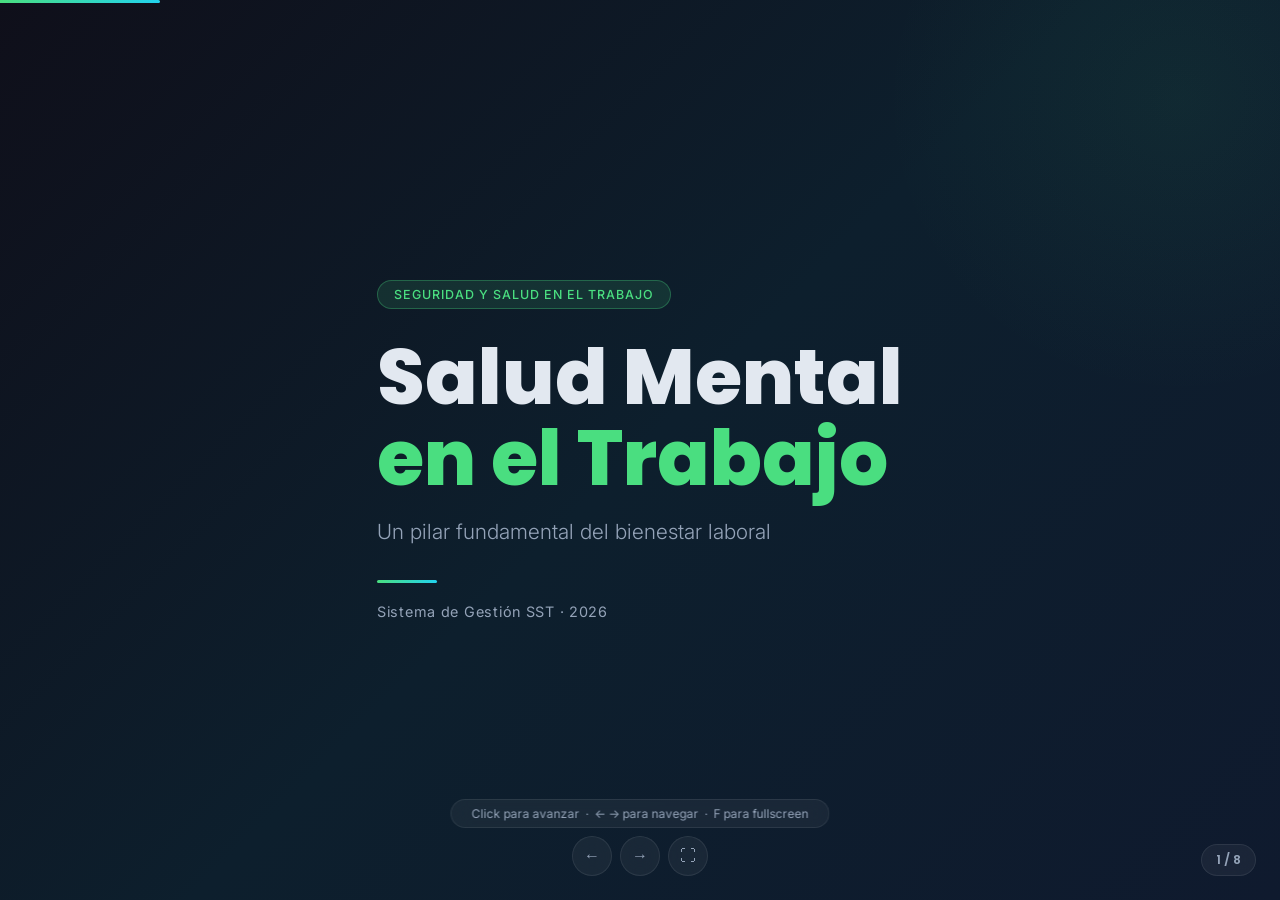
==== presentaciones/salud-mental-sst/index.html @ c62da351 "ppts" ====
<!DOCTYPE html>
<html lang="es">
<head>
  <meta charset="UTF-8" />
  <meta name="viewport" content="width=device-width, initial-scale=1.0" />
  <title>Salud Mental en SST</title>
  <link rel="preconnect" href="https://fonts.googleapis.com" />
  <link rel="preconnect" href="https://fonts.gstatic.com" crossorigin />
  <link href="https://fonts.googleapis.com/css2?family=Inter:wght@300;400;500&family=Poppins:wght@600;700;800&display=swap" rel="stylesheet" />
  <link rel="stylesheet" href="styles.css" />
</head>
<body>

  <div id="presentacion">

    <!-- SLIDE 1: Portada -->
    <section class="slide activo" data-tipo="portada" aria-label="Portada: Salud Mental en SST">
      <div class="portada-contenido">
        <div class="tag-pill">Seguridad y Salud en el Trabajo</div>
        <h1>Salud Mental<br/><span class="acento">en el Trabajo</span></h1>
        <p class="subtitulo">Un pilar fundamental del bienestar laboral</p>
        <div class="divider"></div>
        <p class="autor">Sistema de Gestión SST · 2026</p>
      </div>
      <div class="bg-deco"></div>
    </section>

    <!-- SLIDE 2: ¿Qué es la salud mental en el trabajo? -->
    <section class="slide" data-tipo="contenido" aria-label="Definición de salud mental en el trabajo">
      <div class="slide-inner">
        <div class="numero-slide">02</div>
        <h2>¿Qué es la salud mental<br/><span class="acento">en el trabajo?</span></h2>
        <ul class="bullets">
          <li class="fragmento" data-step="1">
            <span class="icono">🧠</span>
            Estado de bienestar psicológico, emocional y social del trabajador.
          </li>
          <li class="fragmento" data-step="2">
            <span class="icono">⚖️</span>
            Capacidad de manejar el estrés, relacionarse y ser productivo.
          </li>
          <li class="fragmento" data-step="3">
            <span class="icono">🏢</span>
            Reconocida por la OMS como parte integral de la salud ocupacional.
          </li>
          <li class="fragmento" data-step="4">
            <span class="icono">📋</span>
            En Colombia, regulada por la Resolución 2646 de 2008 y la Ley 1616 de 2013.
          </li>
        </ul>
      </div>
    </section>

    <!-- SLIDE 3: Factores de riesgo psicosocial -->
    <section class="slide" data-tipo="contenido" aria-label="Factores de riesgo psicosocial">
      <div class="slide-inner">
        <div class="numero-slide">03</div>
        <h2>Factores de <span class="acento">Riesgo Psicosocial</span></h2>
        <ul class="bullets">
          <li class="fragmento" data-step="1">
            <span class="icono">⏰</span>
            <strong>Carga laboral excesiva:</strong> jornadas largas, tareas acumuladas, presión por resultados.
          </li>
          <li class="fragmento" data-step="2">
            <span class="icono">🗣️</span>
            <strong>Clima organizacional:</strong> conflictos, falta de comunicación, acoso laboral.
          </li>
          <li class="fragmento" data-step="3">
            <span class="icono">🔄</span>
            <strong>Falta de autonomía:</strong> poco control sobre las tareas y decisiones propias.
          </li>
          <li class="fragmento" data-step="4">
            <span class="icono">💸</span>
            <strong>Inestabilidad laboral:</strong> contratos temporales, incertidumbre económica.
          </li>
        </ul>
      </div>
    </section>

    <!-- SLIDE 4: Señales de alerta -->
    <section class="slide" data-tipo="dos-columnas" aria-label="Señales de alerta en salud mental">
      <div class="slide-inner">
        <div class="numero-slide">04</div>
        <h2>Señales de <span class="acento">Alerta</span></h2>
        <div class="dos-cols">
          <div class="col">
            <h3>🔴 En el individuo</h3>
            <ul class="bullets-small">
              <li class="fragmento" data-step="1">Irritabilidad y cambios de humor</li>
              <li class="fragmento" data-step="2">Dificultad para concentrarse</li>
              <li class="fragmento" data-step="3">Ausentismo frecuente</li>
              <li class="fragmento" data-step="4">Agotamiento constante (burnout)</li>
            </ul>
          </div>
          <div class="col">
            <h3>🟠 En el equipo</h3>
            <ul class="bullets-small">
              <li class="fragmento" data-step="5">Aumento de conflictos internos</li>
              <li class="fragmento" data-step="6">Baja en la productividad general</li>
              <li class="fragmento" data-step="7">Alta rotación de personal</li>
              <li class="fragmento" data-step="8">Deterioro del clima laboral</li>
            </ul>
          </div>
        </div>
      </div>
    </section>

    <!-- SLIDE 5: Impacto en la organización -->
    <section class="slide" data-tipo="contenido" aria-label="Impacto en la organización">
      <div class="slide-inner">
        <div class="numero-slide">05</div>
        <h2>Impacto en <span class="acento">la Organización</span></h2>
        <div class="stats-grid">
          <div class="stat-card fragmento" data-step="1">
            <span class="stat-num">12%</span>
            <span class="stat-desc">Aumento del ausentismo laboral por problemas de salud mental</span>
          </div>
          <div class="stat-card fragmento" data-step="2">
            <span class="stat-num">3x</span>
            <span class="stat-desc">Mayor riesgo de accidentes laborales en trabajadores con estrés crónico</span>
          </div>
          <div class="stat-card fragmento" data-step="3">
            <span class="stat-num">$1T</span>
            <span class="stat-desc">Pérdida global anual en productividad según la OMS</span>
          </div>
          <div class="stat-card fragmento" data-step="4">
            <span class="stat-num">4:1</span>
            <span class="stat-desc">Retorno de inversión por cada dólar invertido en salud mental laboral</span>
          </div>
        </div>
      </div>
    </section>

    <!-- SLIDE 6: Marco legal en Colombia -->
    <section class="slide" data-tipo="contenido" aria-label="Marco legal colombiano">
      <div class="slide-inner">
        <div class="numero-slide">06</div>
        <h2>Marco Legal <span class="acento">en Colombia</span></h2>
        <ul class="bullets">
          <li class="fragmento" data-step="1">
            <span class="icono">📜</span>
            <strong>Ley 1616 de 2013:</strong> Ley de Salud Mental. Garantiza el ejercicio del derecho a la salud mental.
          </li>
          <li class="fragmento" data-step="2">
            <span class="icono">📄</span>
            <strong>Resolución 2646 de 2008:</strong> Factores de riesgo psicosocial en el trabajo. Obligatoria su identificación y evaluación.
          </li>
          <li class="fragmento" data-step="3">
            <span class="icono">📑</span>
            <strong>Decreto 1072 de 2015:</strong> Reglamento único del sector trabajo. Incluye gestión del riesgo psicosocial en el SG-SST.
          </li>
          <li class="fragmento" data-step="4">
            <span class="icono">🏛️</span>
            <strong>Batería de Riesgo Psicosocial:</strong> Instrumento oficial del Ministerio del Trabajo para evaluar el riesgo.
          </li>
        </ul>
      </div>
    </section>

    <!-- SLIDE 7: Estrategias de intervención -->
    <section class="slide" data-tipo="dos-columnas" aria-label="Estrategias de intervención">
      <div class="slide-inner">
        <div class="numero-slide">07</div>
        <h2>Estrategias de <span class="acento">Intervención</span></h2>
        <div class="dos-cols">
          <div class="col">
            <h3>🏗️ Nivel Organizacional</h3>
            <ul class="bullets-small">
              <li class="fragmento" data-step="1">Política de salud mental empresarial</li>
              <li class="fragmento" data-step="2">Flexibilidad y conciliación laboral</li>
              <li class="fragmento" data-step="3">Canales de comunicación abiertos</li>
              <li class="fragmento" data-step="4">Programas de bienestar laboral</li>
            </ul>
          </div>
          <div class="col">
            <h3>👤 Nivel Individual</h3>
            <ul class="bullets-small">
              <li class="fragmento" data-step="5">Talleres de manejo del estrés</li>
              <li class="fragmento" data-step="6">Atención psicológica confidencial</li>
              <li class="fragmento" data-step="7">Pausas activas y mindfulness</li>
              <li class="fragmento" data-step="8">Líneas de apoyo emocional</li>
            </ul>
          </div>
        </div>
      </div>
    </section>

    <!-- SLIDE 8: Cierre -->
    <section class="slide" data-tipo="cierre" aria-label="Cierre de la presentación">
      <div class="cierre-contenido">
        <div class="cierre-icono">💚</div>
        <h2>Un trabajador mentalmente<br/><span class="acento">sano es más seguro,</span><br/>productivo y feliz.</h2>
        <div class="divider"></div>
        <p class="mensaje-cierre">La salud mental no es un lujo, es una prioridad en el SG-SST</p>
        <div class="tags-cierre">
          <span class="tag">#SaludMental</span>
          <span class="tag">#SST</span>
          <span class="tag">#BienestarLaboral</span>
          <span class="tag">#RiesgoPsicosocial</span>
        </div>
      </div>
      <div class="bg-deco"></div>
    </section>

  </div>

  <!-- Progreso -->
  <div id="progreso" aria-live="polite">1 / 8</div>

  <!-- Controles -->
  <div id="controles">
    <button id="btn-prev" aria-label="Slide anterior" title="Anterior (←)">&#8592;</button>
    <button id="btn-next" aria-label="Siguiente slide" title="Siguiente (→)">&#8594;</button>
    <button id="btn-fs" aria-label="Pantalla completa" title="Fullscreen (F)">⛶</button>
  </div>

  <!-- Hint inicial -->
  <div id="hint">Click para avanzar &nbsp;·&nbsp; ← → para navegar &nbsp;·&nbsp; F para fullscreen</div>

  <script src="slides.js"></script>
</body>
</html>
---- presentaciones/salud-mental-sst/styles.css ----
/* ===== RESET & BASE ===== */
*, *::before, *::after { box-sizing: border-box; margin: 0; padding: 0; }

:root {
  --bg:        #0f0f1a;
  --bg2:       #161628;
  --acento:    #4ade80;
  --acento2:   #22d3ee;
  --texto:     #e2e8f0;
  --texto-dim: #94a3b8;
  --card-bg:   rgba(255,255,255,0.05);
  --border:    rgba(255,255,255,0.08);
  --font-body: 'Inter', sans-serif;
  --font-head: 'Poppins', sans-serif;
}

html, body {
  width: 100%; height: 100%;
  overflow: hidden;
  background: var(--bg);
  color: var(--texto);
  font-family: var(--font-body);
}

/* ===== CONTENEDOR PRINCIPAL ===== */
#presentacion {
  width: 100vw;
  height: 100vh;
  position: relative;
  overflow: hidden;
}

/* ===== SLIDES ===== */
.slide {
  position: absolute;
  inset: 0;
  width: 100vw;
  height: 100vh;
  display: flex;
  align-items: center;
  justify-content: center;
  padding: 60px 80px;
  opacity: 0;
  transform: translateX(60px);
  transition: opacity 0.35s ease, transform 0.35s ease;
  pointer-events: none;
  cursor: pointer;
}

.slide.activo {
  opacity: 1;
  transform: translateX(0);
  pointer-events: all;
}

.slide.saliendo {
  opacity: 0;
  transform: translateX(-60px);
  pointer-events: none;
}

/* ===== INNER WRAPPER ===== */
.slide-inner {
  width: 100%;
  max-width: 1100px;
  position: relative;
}

/* ===== NÚMERO DE SLIDE ===== */
.numero-slide {
  font-family: var(--font-head);
  font-size: 5rem;
  font-weight: 800;
  color: rgba(255,255,255,0.04);
  position: absolute;
  top: -40px;
  right: 0;
  line-height: 1;
  user-select: none;
}

/* ===== TÍTULOS ===== */
h2 {
  font-family: var(--font-head);
  font-size: clamp(1.8rem, 3.5vw, 2.8rem);
  font-weight: 700;
  line-height: 1.2;
  color: var(--texto);
  margin-bottom: 36px;
}

h3 {
  font-family: var(--font-head);
  font-size: 1.1rem;
  font-weight: 600;
  color: var(--texto);
  margin-bottom: 16px;
  padding-bottom: 8px;
  border-bottom: 1px solid var(--border);
}

.acento { color: var(--acento); }

/* ===== BULLETS PRINCIPALES ===== */
.bullets {
  list-style: none;
  display: flex;
  flex-direction: column;
  gap: 14px;
}

.bullets li {
  display: flex;
  align-items: flex-start;
  gap: 14px;
  background: var(--card-bg);
  border: 1px solid var(--border);
  border-radius: 12px;
  padding: 14px 20px;
  font-size: clamp(0.9rem, 1.5vw, 1.05rem);
  line-height: 1.5;
}

.bullets li .icono {
  font-size: 1.3rem;
  flex-shrink: 0;
  margin-top: 1px;
}

/* ===== BULLETS PEQUEÑOS (dos columnas) ===== */
.bullets-small {
  list-style: none;
  display: flex;
  flex-direction: column;
  gap: 10px;
}

.bullets-small li {
  font-size: 0.95rem;
  color: var(--texto-dim);
  padding: 8px 12px;
  border-left: 2px solid var(--acento);
  border-radius: 0 8px 8px 0;
  background: var(--card-bg);
  line-height: 1.4;
}

/* ===== FRAGMENTOS ANIMADOS ===== */
.fragmento {
  opacity: 0;
  transform: translateY(16px);
  transition: opacity 0.4s ease, transform 0.4s ease;
}

.fragmento.visible {
  opacity: 1;
  transform: translateY(0);
}

/* ===== DOS COLUMNAS ===== */
.dos-cols {
  display: grid;
  grid-template-columns: 1fr 1fr;
  gap: 32px;
}

.col {
  background: var(--card-bg);
  border: 1px solid var(--border);
  border-radius: 16px;
  padding: 24px;
}

/* ===== STATS GRID ===== */
.stats-grid {
  display: grid;
  grid-template-columns: 1fr 1fr;
  gap: 20px;
}

.stat-card {
  background: var(--card-bg);
  border: 1px solid var(--border);
  border-radius: 16px;
  padding: 28px 24px;
  display: flex;
  flex-direction: column;
  gap: 10px;
}

.stat-num {
  font-family: var(--font-head);
  font-size: clamp(2rem, 3.5vw, 3rem);
  font-weight: 800;
  color: var(--acento);
  line-height: 1;
}

.stat-desc {
  font-size: 0.88rem;
  color: var(--texto-dim);
  line-height: 1.45;
}

/* ===== PORTADA ===== */
.slide[data-tipo="portada"],
.slide[data-tipo="cierre"] {
  background: linear-gradient(135deg, #0f0f1a 0%, #0d1f2d 50%, #0f1a2e 100%);
}

.portada-contenido {
  max-width: 800px;
  z-index: 2;
  position: relative;
}

.tag-pill {
  display: inline-block;
  background: rgba(74, 222, 128, 0.12);
  border: 1px solid rgba(74, 222, 128, 0.3);
  color: var(--acento);
  font-size: 0.78rem;
  font-weight: 500;
  letter-spacing: 0.08em;
  text-transform: uppercase;
  padding: 6px 16px;
  border-radius: 100px;
  margin-bottom: 28px;
}

.slide[data-tipo="portada"] h1 {
  font-family: var(--font-head);
  font-size: clamp(2.8rem, 6vw, 5.5rem);
  font-weight: 800;
  line-height: 1.05;
  color: var(--texto);
  margin-bottom: 20px;
}

.subtitulo {
  font-size: clamp(1rem, 1.8vw, 1.3rem);
  color: var(--texto-dim);
  font-weight: 300;
  margin-bottom: 36px;
}

.divider {
  width: 60px;
  height: 3px;
  background: linear-gradient(90deg, var(--acento), var(--acento2));
  border-radius: 2px;
  margin: 20px 0;
}

.autor {
  font-size: 0.9rem;
  color: var(--texto-dim);
  letter-spacing: 0.05em;
}

/* ===== DECORACIÓN DE FONDO ===== */
.bg-deco {
  position: absolute;
  top: -200px;
  right: -200px;
  width: 600px;
  height: 600px;
  background: radial-gradient(circle, rgba(74, 222, 128, 0.06) 0%, transparent 70%);
  border-radius: 50%;
  pointer-events: none;
  z-index: 1;
}

/* ===== CIERRE ===== */
.cierre-contenido {
  max-width: 800px;
  text-align: center;
  z-index: 2;
  position: relative;
}

.cierre-icono {
  font-size: 4rem;
  margin-bottom: 24px;
  animation: latido 2s ease-in-out infinite;
}

@keyframes latido {
  0%, 100% { transform: scale(1); }
  50% { transform: scale(1.1); }
}

.slide[data-tipo="cierre"] h2 {
  font-family: var(--font-head);
  font-size: clamp(1.6rem, 3vw, 2.5rem);
  font-weight: 700;
  line-height: 1.3;
  margin-bottom: 0;
}

.mensaje-cierre {
  font-size: 1rem;
  color: var(--texto-dim);
  margin-top: 12px;
  margin-bottom: 28px;
}

.tags-cierre {
  display: flex;
  flex-wrap: wrap;
  gap: 10px;
  justify-content: center;
}

.tag {
  background: rgba(74, 222, 128, 0.1);
  border: 1px solid rgba(74, 222, 128, 0.25);
  color: var(--acento);
  font-size: 0.82rem;
  padding: 5px 14px;
  border-radius: 100px;
  font-weight: 500;
}

/* ===== PROGRESO ===== */
#progreso {
  position: fixed;
  bottom: 24px;
  right: 24px;
  font-size: 0.8rem;
  font-family: var(--font-head);
  font-weight: 600;
  color: var(--texto-dim);
  background: var(--card-bg);
  border: 1px solid var(--border);
  padding: 6px 14px;
  border-radius: 100px;
  z-index: 100;
  backdrop-filter: blur(10px);
}

/* ===== CONTROLES ===== */
#controles {
  position: fixed;
  bottom: 24px;
  left: 50%;
  transform: translateX(-50%);
  display: flex;
  gap: 8px;
  z-index: 100;
}

#controles button {
  background: var(--card-bg);
  border: 1px solid var(--border);
  color: var(--texto-dim);
  width: 40px;
  height: 40px;
  border-radius: 50%;
  font-size: 1rem;
  cursor: pointer;
  backdrop-filter: blur(10px);
  transition: background 0.2s, color 0.2s, border-color 0.2s;
}

#controles button:hover {
  background: rgba(74, 222, 128, 0.15);
  border-color: var(--acento);
  color: var(--acento);
}

/* ===== HINT INICIAL ===== */
#hint {
  position: fixed;
  bottom: 72px;
  left: 50%;
  transform: translateX(-50%);
  font-size: 0.75rem;
  color: var(--texto-dim);
  background: var(--card-bg);
  border: 1px solid var(--border);
  padding: 6px 20px;
  border-radius: 100px;
  z-index: 100;
  backdrop-filter: blur(10px);
  transition: opacity 0.5s;
  white-space: nowrap;
}

#hint.oculto { opacity: 0; pointer-events: none; }

/* ===== BARRA DE PROGRESO SUPERIOR ===== */
#barra-progreso {
  position: fixed;
  top: 0;
  left: 0;
  height: 3px;
  background: linear-gradient(90deg, var(--acento), var(--acento2));
  border-radius: 0 2px 2px 0;
  z-index: 200;
  transition: width 0.35s ease;
}
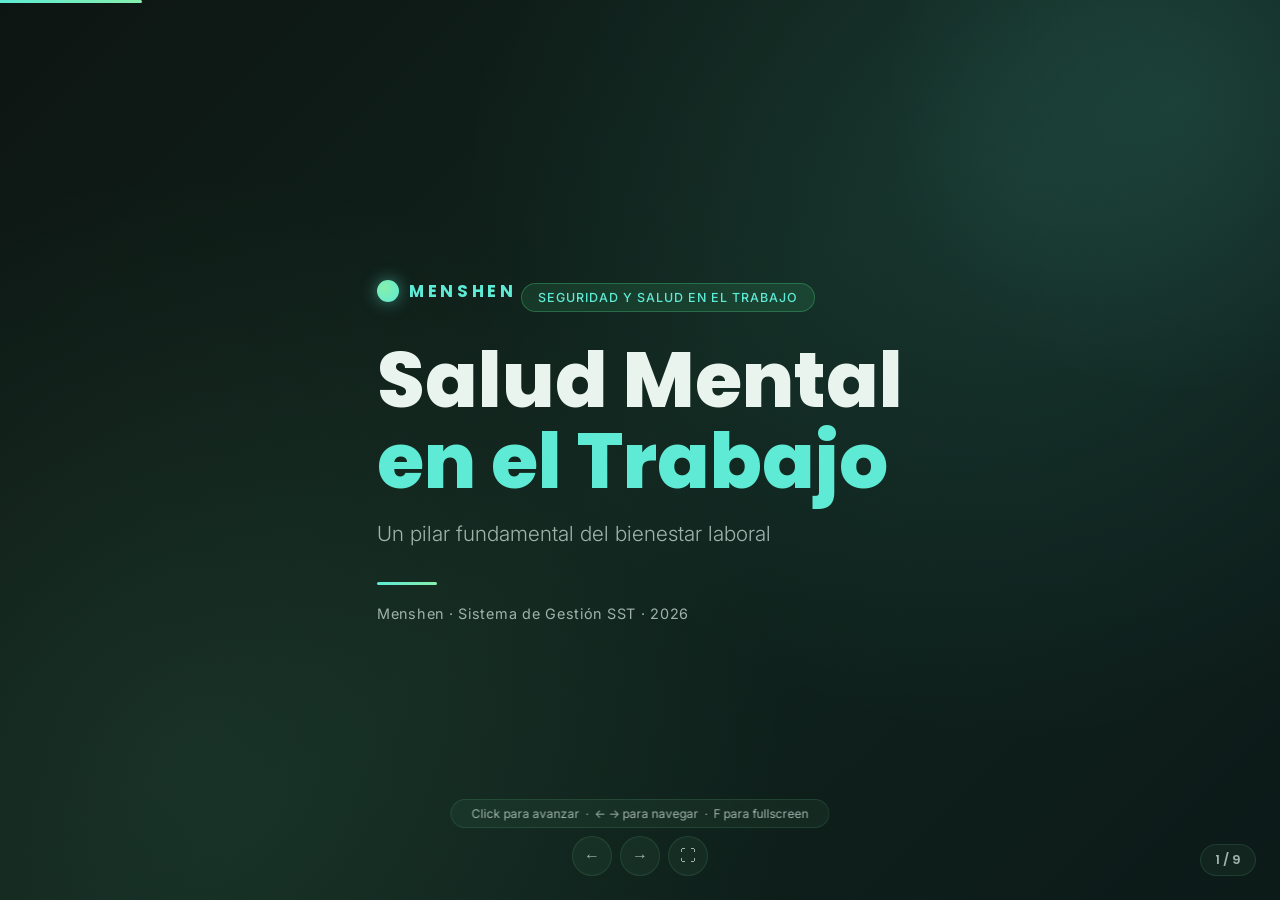
==== commit ea4a7bb8: "Agrega juego interactivo en canvas (Equilibra el Bienestar) al slide 8 de salud mental" ====
--- a/presentaciones/salud-mental-sst/index.html
+++ b/presentaciones/salud-mental-sst/index.html
@@ -16,11 +16,12 @@
     <!-- SLIDE 1: Portada -->
     <section class="slide activo" data-tipo="portada" aria-label="Portada: Salud Mental en SST">
       <div class="portada-contenido">
+        <div class="marca-empresa">Menshen</div>
         <div class="tag-pill">Seguridad y Salud en el Trabajo</div>
         <h1>Salud Mental<br/><span class="acento">en el Trabajo</span></h1>
         <p class="subtitulo">Un pilar fundamental del bienestar laboral</p>
         <div class="divider"></div>
-        <p class="autor">Sistema de Gestión SST · 2026</p>
+        <p class="autor">Menshen · Sistema de Gestión SST · 2026</p>
       </div>
       <div class="bg-deco"></div>
     </section>
@@ -185,7 +186,17 @@
       </div>
     </section>
 
-    <!-- SLIDE 8: Cierre -->
+    <!-- SLIDE 8: Juego interactivo -->
+    <section class="slide" data-tipo="juego" aria-label="Juego interactivo: Gestiona el Bienestar">
+      <div class="slide-inner">
+        <div class="numero-slide">08</div>
+        <h2>Juego: Equilibra el <span class="acento">Bienestar</span></h2>
+        <p class="jc-instrucciones">Mueve la base con el <strong>mouse</strong> (o las flechas ←→). Atrapa lo bueno 💚😊🧘, esquiva el estrés 💢😰🔥. ¡60 segundos!</p>
+        <canvas id="jc-canvas" width="900" height="420" aria-label="Juego de canvas: Equilibra el Bienestar"></canvas>
+      </div>
+    </section>
+
+    <!-- SLIDE 9: Cierre -->
     <section class="slide" data-tipo="cierre" aria-label="Cierre de la presentación">
       <div class="cierre-contenido">
         <div class="cierre-icono">💚</div>
@@ -198,6 +209,7 @@
           <span class="tag">#BienestarLaboral</span>
           <span class="tag">#RiesgoPsicosocial</span>
         </div>
+        <p class="marca-cierre">Menshen · Bienestar que cuida a las personas</p>
       </div>
       <div class="bg-deco"></div>
     </section>
@@ -217,6 +229,6 @@
   <!-- Hint inicial -->
   <div id="hint">Click para avanzar &nbsp;·&nbsp; ← → para navegar &nbsp;·&nbsp; F para fullscreen</div>
 
-  <script src="slides.js"></script>
+  <script src="slides.js?v=4"></script>
 </body>
 </html>
--- a/presentaciones/salud-mental-sst/styles.css
+++ b/presentaciones/salud-mental-sst/styles.css
@@ -2,14 +2,14 @@
 *, *::before, *::after { box-sizing: border-box; margin: 0; padding: 0; }
 
 :root {
-  --bg:        #0f0f1a;
-  --bg2:       #161628;
-  --acento:    #4ade80;
-  --acento2:   #22d3ee;
-  --texto:     #e2e8f0;
-  --texto-dim: #94a3b8;
-  --card-bg:   rgba(255,255,255,0.05);
-  --border:    rgba(255,255,255,0.08);
+  --bg:        #0d1512;
+  --bg2:       #11201b;
+  --acento:    #5eead4;
+  --acento2:   #86efac;
+  --texto:     #eaf4ef;
+  --texto-dim: #9fb3ab;
+  --card-bg:   rgba(134, 239, 172, 0.05);
+  --border:    rgba(134, 239, 172, 0.12);
   --font-body: 'Inter', sans-serif;
   --font-head: 'Poppins', sans-serif;
 }
@@ -205,7 +205,42 @@
 /* ===== PORTADA ===== */
 .slide[data-tipo="portada"],
 .slide[data-tipo="cierre"] {
-  background: linear-gradient(135deg, #0f0f1a 0%, #0d1f2d 50%, #0f1a2e 100%);
+  background:
+    radial-gradient(circle at 80% 20%, rgba(94, 234, 212, 0.10) 0%, transparent 45%),
+    radial-gradient(circle at 15% 85%, rgba(134, 239, 172, 0.08) 0%, transparent 45%),
+    linear-gradient(135deg, #0d1512 0%, #10241d 50%, #0c1a18 100%);
+}
+
+/* ===== MARCA DE EMPRESA ===== */
+.marca-empresa {
+  font-family: var(--font-head);
+  font-size: 1.05rem;
+  font-weight: 700;
+  letter-spacing: 0.22em;
+  text-transform: uppercase;
+  color: var(--acento);
+  margin-bottom: 20px;
+  display: inline-flex;
+  align-items: center;
+  gap: 10px;
+}
+
+.marca-empresa::before {
+  content: "";
+  width: 22px;
+  height: 22px;
+  border-radius: 50%;
+  background: radial-gradient(circle at 35% 35%, var(--acento2), var(--acento));
+  box-shadow: 0 0 16px rgba(94, 234, 212, 0.5);
+}
+
+.marca-cierre {
+  margin-top: 22px;
+  font-family: var(--font-head);
+  font-size: 0.9rem;
+  font-weight: 600;
+  letter-spacing: 0.12em;
+  color: var(--texto-dim);
 }
 
 .portada-contenido {
@@ -265,7 +300,7 @@
   right: -200px;
   width: 600px;
   height: 600px;
-  background: radial-gradient(circle, rgba(74, 222, 128, 0.06) 0%, transparent 70%);
+  background: radial-gradient(circle, rgba(94, 234, 212, 0.09) 0%, transparent 70%);
   border-radius: 50%;
   pointer-events: none;
   z-index: 1;
@@ -400,3 +435,157 @@
   z-index: 200;
   transition: width 0.35s ease;
 }
+
+/* ===== JUEGO INTERACTIVO (slide tipo juego) ===== */
+.slide[data-tipo="juego"] .slide-inner { max-width: 900px; }
+
+#juego-sm {
+  --rojo: #f87171;
+  --amarillo: #fbbf24;
+  width: 100%;
+}
+
+.jsm-pantalla { display: none; }
+.jsm-pantalla.jsm-activa { display: block; animation: jsmEntrar 0.4s ease; }
+
+@keyframes jsmEntrar {
+  from { opacity: 0; transform: translateY(16px); }
+  to   { opacity: 1; transform: translateY(0); }
+}
+
+#juego-sm .jsm-emoji { font-size: 3.2rem; margin-bottom: 12px; }
+
+#juego-sm h2 {
+  font-family: var(--font-head);
+  font-size: clamp(1.6rem, 3.2vw, 2.4rem);
+  font-weight: 700;
+  margin-bottom: 14px;
+}
+
+#juego-sm h3 {
+  font-family: var(--font-head);
+  font-size: clamp(1.1rem, 2.2vw, 1.5rem);
+  font-weight: 700;
+  color: var(--texto);
+  border: none;
+  padding: 0;
+  margin: 0 0 8px;
+}
+
+.jsm-sub {
+  font-size: clamp(0.95rem, 1.5vw, 1.1rem);
+  color: var(--texto-dim);
+  line-height: 1.6;
+  margin-bottom: 24px;
+}
+
+/* Botón */
+.jsm-btn {
+  font-family: var(--font-head);
+  font-weight: 700;
+  font-size: 0.95rem;
+  color: #06241c;
+  background: linear-gradient(90deg, var(--acento), var(--acento2));
+  border: none;
+  border-radius: 100px;
+  padding: 12px 30px;
+  cursor: pointer;
+  transition: transform 0.2s, box-shadow 0.2s;
+  box-shadow: 0 8px 22px rgba(94, 234, 212, 0.2);
+}
+.jsm-btn:hover { transform: translateY(-2px); box-shadow: 0 12px 28px rgba(94, 234, 212, 0.33); }
+
+/* Topbar del escenario */
+.jsm-topbar {
+  display: flex;
+  align-items: center;
+  gap: 16px;
+  margin-bottom: 20px;
+  flex-wrap: wrap;
+}
+.jsm-etiqueta {
+  font-size: 0.72rem;
+  letter-spacing: 0.1em;
+  text-transform: uppercase;
+  color: var(--acento);
+  font-weight: 600;
+}
+.jsm-medidor { display: flex; align-items: center; gap: 10px; flex: 1; min-width: 200px; font-size: 0.78rem; color: var(--texto-dim); }
+.jsm-barra { flex: 1; height: 8px; background: rgba(255,255,255,0.08); border-radius: 100px; overflow: hidden; }
+#jsm-relleno { height: 100%; width: 100%; background: linear-gradient(90deg, var(--acento), var(--acento2)); border-radius: 100px; transition: width 0.5s cubic-bezier(.22,1,.36,1), background 0.5s; }
+#jsm-valor { font-family: var(--font-head); font-weight: 700; color: var(--acento); min-width: 40px; text-align: right; }
+.jsm-progreso { font-family: var(--font-head); font-weight: 600; font-size: 0.8rem; color: var(--texto-dim); }
+
+/* Situación */
+.jsm-situacion { display: flex; gap: 16px; align-items: flex-start; margin-bottom: 20px; }
+.jsm-icono {
+  font-size: 2rem; flex-shrink: 0;
+  width: 60px; height: 60px;
+  display: flex; align-items: center; justify-content: center;
+  background: var(--card-bg); border: 1px solid var(--border); border-radius: 16px;
+}
+.jsm-texto { font-size: clamp(0.92rem, 1.4vw, 1.05rem); color: var(--texto-dim); line-height: 1.55; }
+
+/* Opciones */
+.jsm-opciones { display: flex; flex-direction: column; gap: 12px; }
+.jsm-opcion {
+  text-align: left;
+  background: var(--card-bg);
+  border: 1px solid var(--border);
+  border-radius: 12px;
+  padding: 14px 18px;
+  font-size: 0.98rem;
+  line-height: 1.4;
+  color: var(--texto);
+  cursor: pointer;
+  font-family: var(--font-body);
+  display: flex; align-items: center; gap: 12px;
+  transition: border-color 0.2s, background 0.2s, transform 0.15s;
+}
+.jsm-opcion .jsm-letra {
+  flex-shrink: 0; width: 28px; height: 28px; border-radius: 50%;
+  display: flex; align-items: center; justify-content: center;
+  background: rgba(94, 234, 212, 0.12); color: var(--acento);
+  font-family: var(--font-head); font-weight: 700; font-size: 0.85rem;
+}
+.jsm-opcion:hover:not(:disabled) { border-color: var(--acento); background: rgba(94, 234, 212, 0.08); transform: translateX(4px); }
+.jsm-opcion:disabled { cursor: default; }
+.jsm-opcion.correcta { border-color: var(--acento2); background: rgba(134, 239, 172, 0.15); }
+.jsm-opcion.incorrecta { border-color: var(--rojo); background: rgba(248, 113, 113, 0.12); }
+.jsm-opcion.atenuada { opacity: 0.4; }
+
+/* Feedback */
+.jsm-feedback {
+  margin-top: 20px;
+  background: var(--card-bg);
+  border: 1px solid var(--border);
+  border-left: 4px solid var(--acento);
+  border-radius: 12px;
+  padding: 18px 20px;
+  animation: jsmEntrar 0.35s ease;
+}
+.jsm-feedback.jsm-oculto { display: none; }
+.jsm-feedback.bien { border-left-color: var(--acento2); }
+.jsm-feedback.regular { border-left-color: var(--amarillo); }
+.jsm-feedback.mal { border-left-color: var(--rojo); }
+.jsm-fb-cab { display: flex; align-items: center; gap: 10px; margin-bottom: 8px; font-family: var(--font-head); font-size: 1.05rem; }
+#jsm-fb-texto { font-size: 0.95rem; color: var(--texto-dim); line-height: 1.55; margin-bottom: 16px; }
+
+/* Resultado */
+.jsm-res-valor { font-family: var(--font-head); font-size: clamp(2.6rem, 7vw, 4rem); font-weight: 800; color: var(--acento); line-height: 1; margin-bottom: 14px; }
+.jsm-consejos { display: flex; flex-direction: column; gap: 10px; text-align: left; margin-bottom: 26px; }
+.jsm-consejo { background: var(--card-bg); border: 1px solid var(--border); border-radius: 10px; padding: 12px 16px; font-size: 0.92rem; line-height: 1.45; display: flex; gap: 10px; }
+
+/* ===== JUEGO CANVAS ===== */
+.jc-instrucciones { font-size: 0.95rem; color: var(--texto-dim); line-height: 1.5; margin-bottom: 20px; }
+#jc-canvas {
+  width: 100%;
+  max-width: 900px;
+  height: auto;
+  aspect-ratio: 900 / 420;
+  background: #0b1714;
+  border: 1px solid var(--border);
+  border-radius: 16px;
+  cursor: pointer;
+  display: block;
+}
